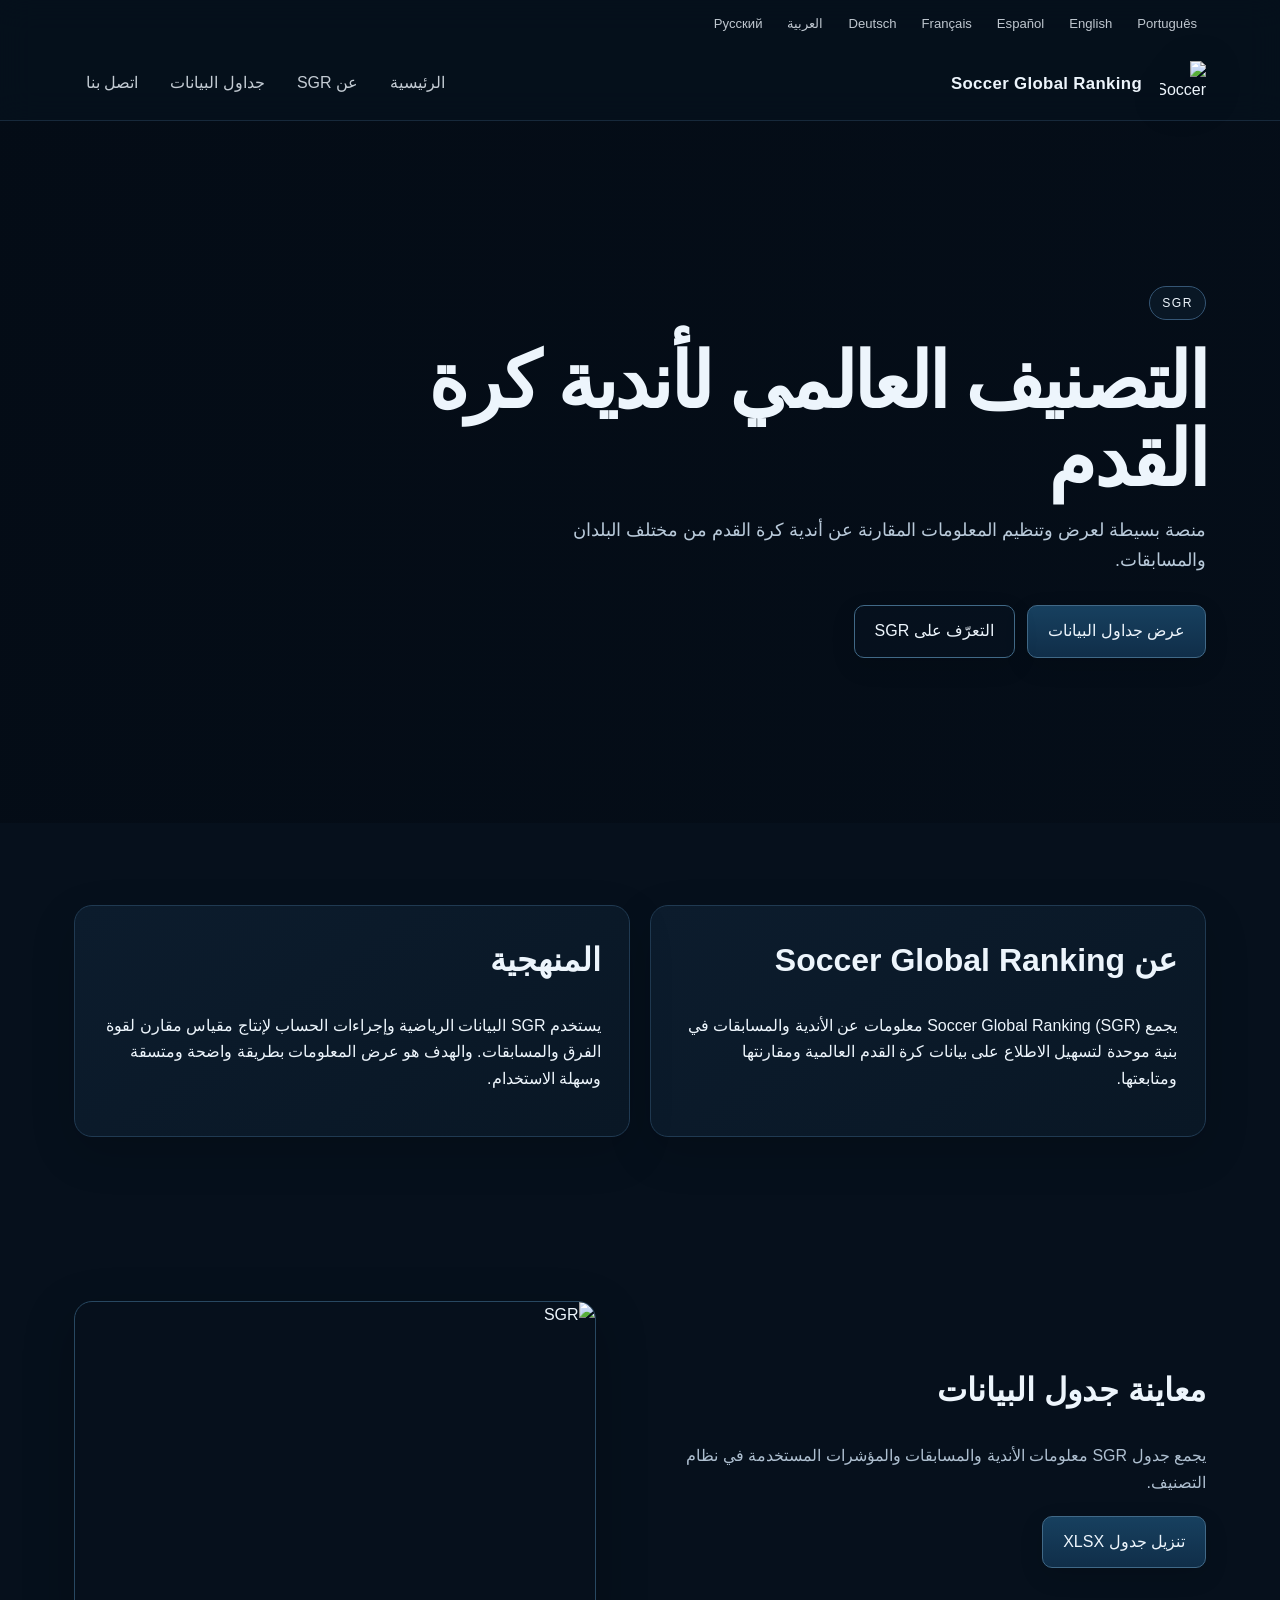
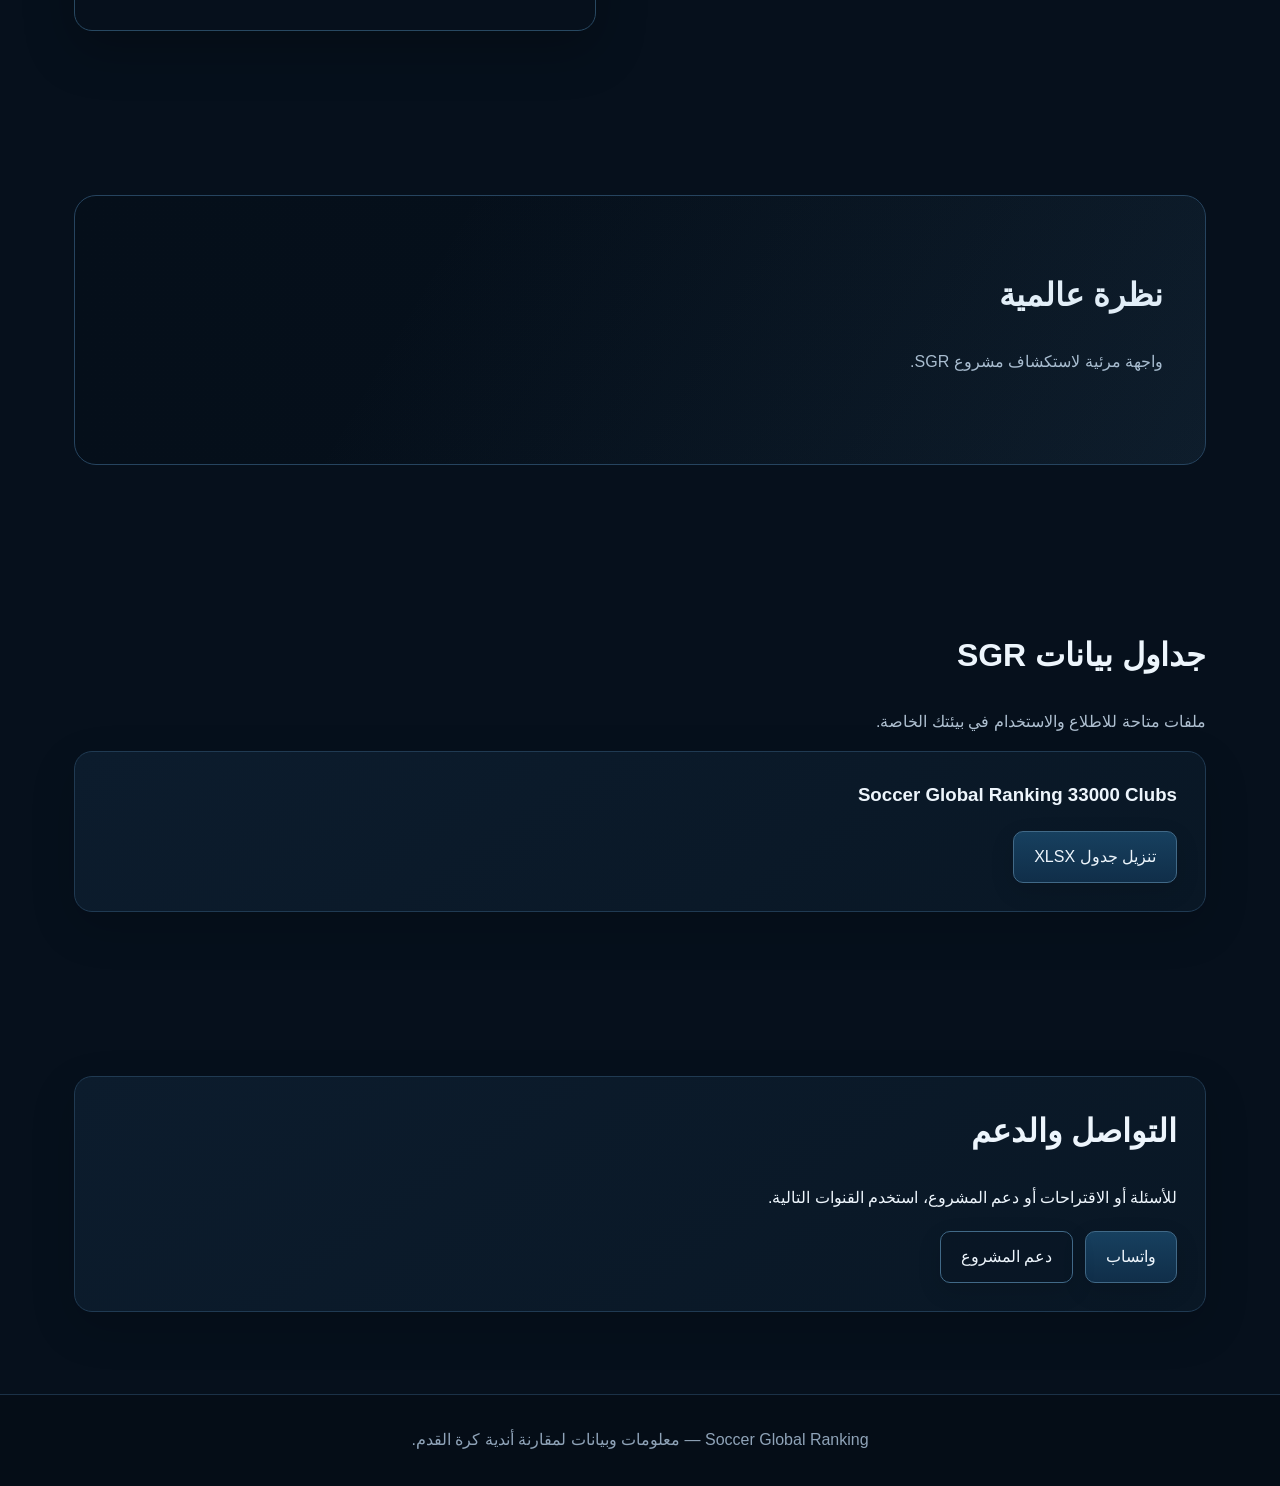
==== ar.html @ 77f1f181 "Add files via upload" ====
<!doctype html><html lang="ar" dir="rtl"><head><meta charset="utf-8"><meta name="viewport" content="width=device-width,initial-scale=1"><meta name="description" content="منصة بسيطة لعرض وتنظيم المعلومات المقارنة عن أندية كرة القدم من مختلف البلدان والمسابقات."><title>Soccer Global Ranking — التصنيف العالمي لأندية كرة القدم</title><link rel="stylesheet" href="style.css"></head><body class="rtl" class="lang-page"><header class="top"><div class="langbar"><a href="pt.html">Português</a><a href="en.html">English</a><a href="es.html">Español</a><a href="fr.html">Français</a><a href="de.html">Deutsch</a><a href="ar.html">العربية</a><a href="ru.html">Русский</a></div><nav class="nav"><img class="logo" src="assets/logo.png" alt="Soccer Global Ranking"><div class="brand">Soccer Global Ranking</div><div class="links"><a href="#home">الرئيسية</a><a href="#about">عن SGR</a><a href="#downloads">جداول البيانات</a><a href="#contact">اتصل بنا</a></div></nav></header><main><section id="home" class="hero"><div class="hero-inner"><span class="eyebrow">SGR</span><h1>التصنيف العالمي لأندية كرة القدم</h1><p>منصة بسيطة لعرض وتنظيم المعلومات المقارنة عن أندية كرة القدم من مختلف البلدان والمسابقات.</p><div class="actions"><a class="btn" href="#downloads">عرض جداول البيانات</a><a class="btn secondary" href="#about">التعرّف على SGR</a></div></div></section><section id="about" class="section"><div class="grid"><article class="card"><h2>عن Soccer Global Ranking</h2><p>يجمع Soccer Global Ranking (SGR) معلومات عن الأندية والمسابقات في بنية موحدة لتسهيل الاطلاع على بيانات كرة القدم العالمية ومقارنتها ومتابعتها.</p></article><article class="card"><h2>المنهجية</h2><p>يستخدم SGR البيانات الرياضية وإجراءات الحساب لإنتاج مقياس مقارن لقوة الفرق والمسابقات. والهدف هو عرض المعلومات بطريقة واضحة ومتسقة وسهلة الاستخدام.</p></article></div></section><section class="section"><div class="preview"><div><h2>معاينة جدول البيانات</h2><p class="muted">يجمع جدول SGR معلومات الأندية والمسابقات والمؤشرات المستخدمة في نظام التصنيف.</p><div class="downloads"><a class="btn" href="downloads/Soccer_Global_Ranking_AR.xlsx">تنزيل جدول XLSX</a></div></div><img src="assets/stats_arena.png" alt="SGR"></div></section><section class="section"><div class="visual-band"><div class="content"><h2>نظرة عالمية</h2><p class="muted">واجهة مرئية لاستكشاف مشروع SGR.</p></div></div></section><section id="downloads" class="section"><h2>جداول بيانات SGR</h2><p class="muted">ملفات متاحة للاطلاع والاستخدام في بيئتك الخاصة.</p><div class="card"><h3>Soccer Global Ranking 33000 Clubs</h3><div class="downloads"><a class="btn" href="downloads/Soccer_Global_Ranking_AR.xlsx">تنزيل جدول XLSX</a></div></div></section><section id="contact" class="section"><div class="card"><h2>التواصل والدعم</h2><p>للأسئلة أو الاقتراحات أو دعم المشروع، استخدم القنوات التالية.</p><div class="downloads"><a class="btn" href="https://wa.me/5512996467071">واتساب</a><a class="btn secondary" href="https://www.paypal.com/donate/?hosted_button_id=F8HNS6HKWGC7E">دعم المشروع</a></div></div></section></main><footer class="footer">Soccer Global Ranking — معلومات وبيانات لمقارنة أندية كرة القدم.</footer></body></html>
---- style.css ----
*{box-sizing:border-box}html{scroll-behavior:smooth}body{margin:0;font-family:Inter,Segoe UI,Arial,sans-serif;background:#06101c;color:#edf5fc;line-height:1.65}a{color:inherit;text-decoration:none}.top{position:sticky;top:0;z-index:50;background:rgba(6,16,28,.88);backdrop-filter:blur(16px);border-bottom:1px solid rgba(89,133,171,.22)}.langbar{max-width:1180px;margin:auto;padding:8px 24px;display:flex;gap:7px;justify-content:flex-end;flex-wrap:wrap;font-size:.82rem}.langbar a{padding:5px 9px;border-radius:7px;opacity:.8;transition:.2s}.langbar a:hover{opacity:1;background:#132a40}.nav{max-width:1180px;margin:auto;display:flex;align-items:center;gap:18px;padding:13px 24px}.logo{width:46px;height:46px;object-fit:contain;filter:drop-shadow(0 8px 18px rgba(0,0,0,.25))}.brand{font-weight:850;letter-spacing:.35px;margin-right:auto;font-size:1.05rem}.links{display:flex;gap:8px;flex-wrap:wrap}.links a{padding:8px 12px;border-radius:8px;opacity:.82;transition:.2s}.links a:hover{opacity:1;background:#10273c}.hero{position:relative;min-height:78vh;display:flex;align-items:center;overflow:hidden;background:linear-gradient(105deg,rgba(4,12,22,.97) 0%,rgba(4,12,22,.86) 45%,rgba(4,12,22,.58) 100%),url('assets/grass.png') center/cover}.hero:after{content:"";position:absolute;inset:auto -10% -45% -10%;height:55%;background:url('assets/field_ew.png') center/cover no-repeat;opacity:.10;transform:rotate(-2deg)}.hero-inner{position:relative;z-index:2;max-width:1180px;width:100%;margin:auto;padding:100px 24px}.eyebrow{display:inline-flex;padding:6px 12px;border:1px solid #355675;border-radius:999px;font-size:.76rem;letter-spacing:.12em;text-transform:uppercase;background:rgba(13,31,48,.55)}.hero h1{font-size:clamp(2.7rem,6vw,5.6rem);line-height:1.02;max-width:900px;margin:22px 0 18px;letter-spacing:-.035em}.hero p{max-width:720px;font-size:1.12rem;color:#b9cada}.actions{display:flex;gap:12px;flex-wrap:wrap;margin-top:30px}.btn{display:inline-block;padding:12px 20px;border-radius:10px;border:1px solid #416987;background:linear-gradient(180deg,#17405f,#102e49);transition:.22s;box-shadow:0 8px 24px rgba(0,0,0,.12)}.btn:hover{transform:translateY(-3px);box-shadow:0 14px 30px rgba(0,0,0,.3);border-color:#6895b8}.btn.secondary{background:rgba(8,22,36,.45)}.section{max-width:1180px;margin:auto;padding:82px 24px}.section h2{font-size:2rem;margin-top:0}.section-heading{max-width:760px;margin-bottom:30px}.muted{color:#aebfd0}.grid{display:grid;grid-template-columns:repeat(auto-fit,minmax(270px,1fr));gap:20px}.card{background:linear-gradient(145deg,#0c1c2d,#091725);border:1px solid #203a52;border-radius:18px;padding:28px;box-shadow:0 16px 45px rgba(0,0,0,.16)}.card h3{margin-top:0}.visual-band{position:relative;overflow:hidden;min-height:270px;border:1px solid #26445f;border-radius:22px;background:linear-gradient(90deg,rgba(5,15,26,.97),rgba(5,15,26,.58)),url('assets/field_ns.png') center/cover;display:flex;align-items:center}.visual-band .content{max-width:650px;padding:42px}.visual-band:after{content:"";position:absolute;inset:0;background:linear-gradient(120deg,transparent 30%,rgba(91,151,194,.10));pointer-events:none}.preview{display:grid;grid-template-columns:1.05fr .95fr;gap:34px;align-items:center}.preview img{width:100%;height:330px;object-fit:cover;border-radius:18px;border:1px solid #284861;box-shadow:0 18px 50px rgba(0,0,0,.25)}.formula-block{display:grid;grid-template-columns:.95fr 1.05fr;gap:28px;align-items:center}.formula-block img{width:100%;height:280px;object-fit:cover;border-radius:18px;border:1px solid #284861}.downloads{display:flex;gap:12px;flex-wrap:wrap;margin-top:20px}.download-card{position:relative;overflow:hidden}.download-card:before{content:"";position:absolute;width:180px;height:180px;right:-80px;top:-90px;background:url('assets/field_ew.png') center/cover;border-radius:50%;opacity:.13}.support-card{display:grid;grid-template-columns:1fr auto;gap:28px;align-items:center}.support-card img{width:150px;height:150px;object-fit:contain}.footer{border-top:1px solid #1b3147;text-align:center;color:#8fa3b8;padding:32px 22px;background:#050d17}.selector{min-height:100vh;display:grid;place-items:center;padding:30px;background:radial-gradient(circle at 50% 35%,rgba(25,60,91,.9) 0,rgba(7,17,31,.96) 48%),url('assets/grass.png') center/cover}.selector-box{position:relative;max-width:800px;width:100%;text-align:center;padding:52px 30px;background:rgba(8,20,33,.90);border:1px solid #2a4863;border-radius:26px;box-shadow:0 30px 80px rgba(0,0,0,.4);backdrop-filter:blur(12px)}.selector-logo{width:112px;height:112px;object-fit:contain}.selector h1{font-size:clamp(2rem,5vw,3.6rem);margin:15px 0 8px}.language-grid{display:grid;grid-template-columns:repeat(auto-fit,minmax(160px,1fr));gap:12px;margin-top:30px}.language-grid a{padding:16px;border:1px solid #2b4966;border-radius:12px;background:rgba(7,20,33,.8);transition:.22s}.language-grid a:hover{transform:translateY(-4px);background:#102a40;border-color:#638eaf;box-shadow:0 10px 28px rgba(0,0,0,.25)}.language-grid a span{display:block;font-size:.75rem;color:#91a9bd;margin-top:3px}@media(max-width:760px){.links{display:none}.preview,.formula-block,.support-card{grid-template-columns:1fr}.hero{min-height:82vh}.hero-inner{padding:80px 22px}.section{padding:62px 22px}.preview img{height:260px}.support-card img{width:110px;height:110px}}body.rtl{font-family:Tahoma,Arial,sans-serif}body.rtl .nav{direction:rtl}.rtl .brand{margin-right:0;margin-left:auto}.rtl .links{direction:rtl}.rtl .hero-inner,.rtl .section{text-align:right}.rtl .langbar{justify-content:flex-start;direction:rtl}.rtl .support-card{direction:rtl}
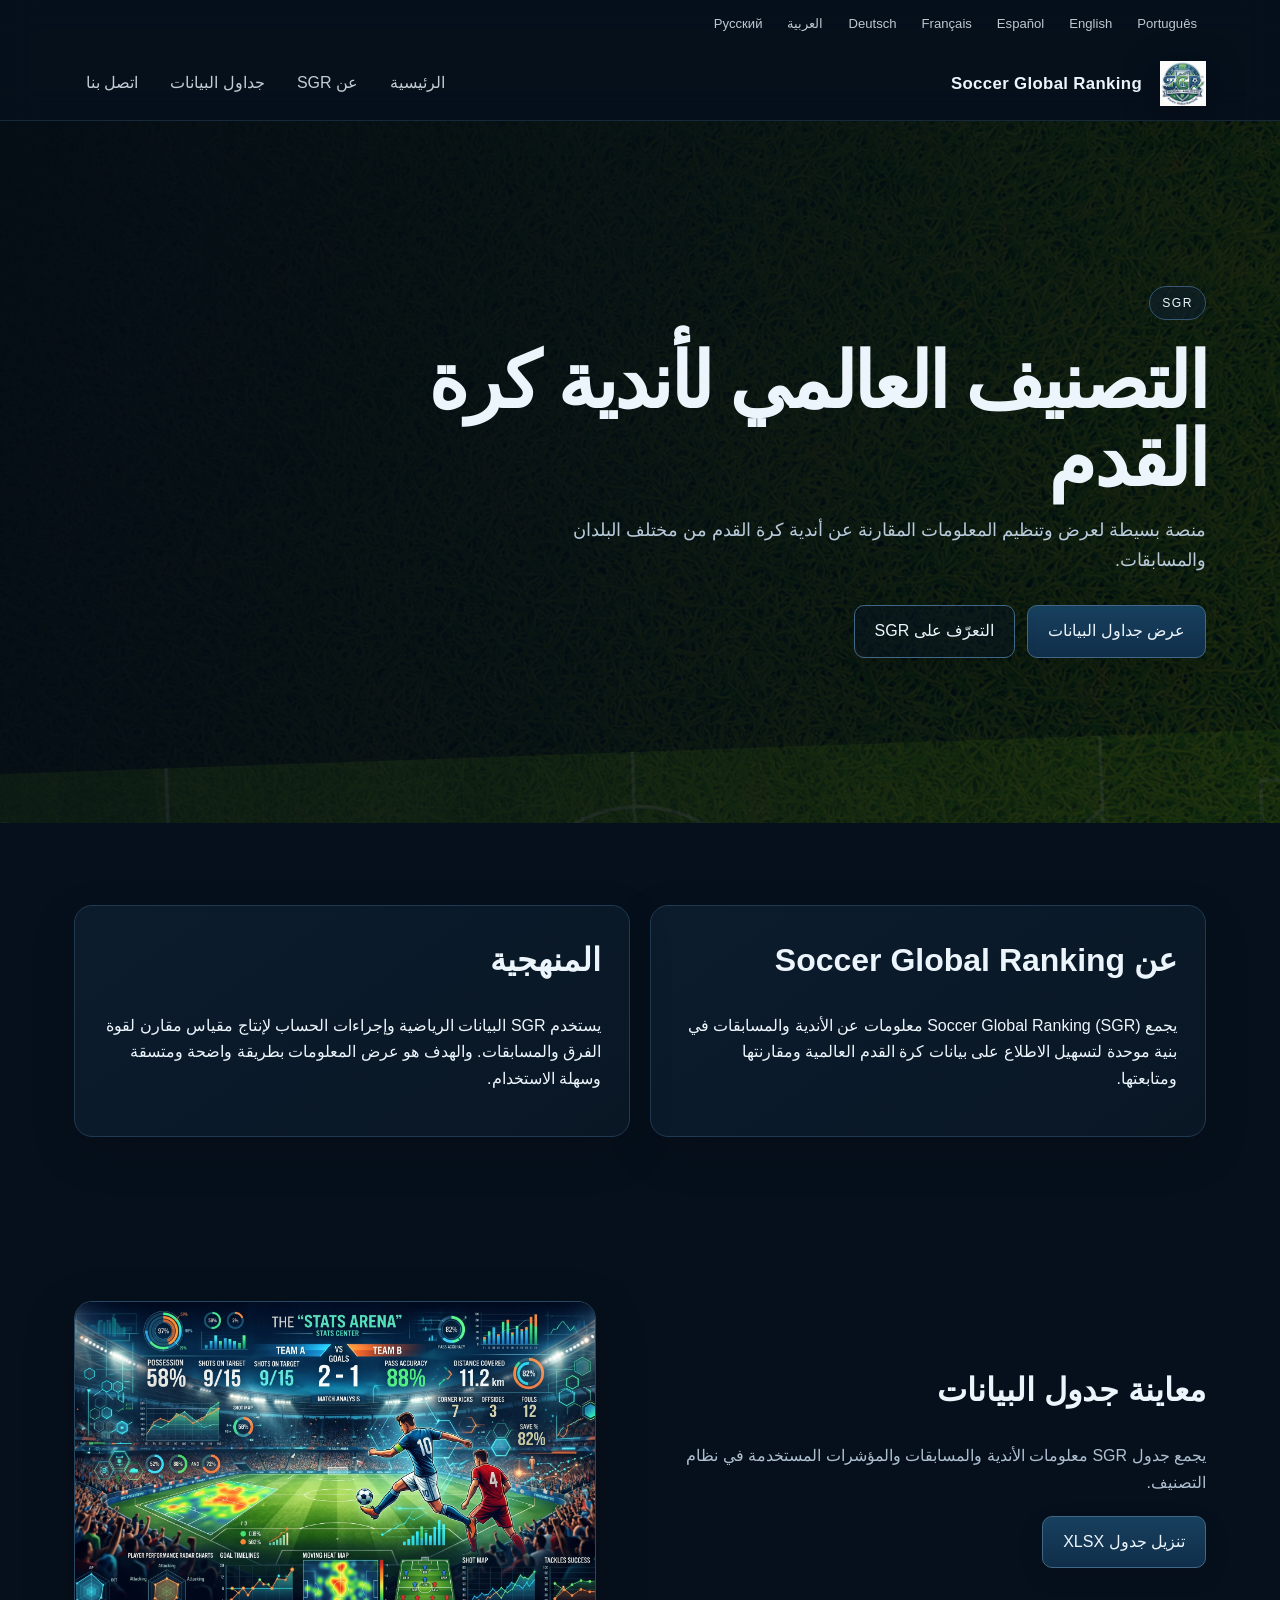
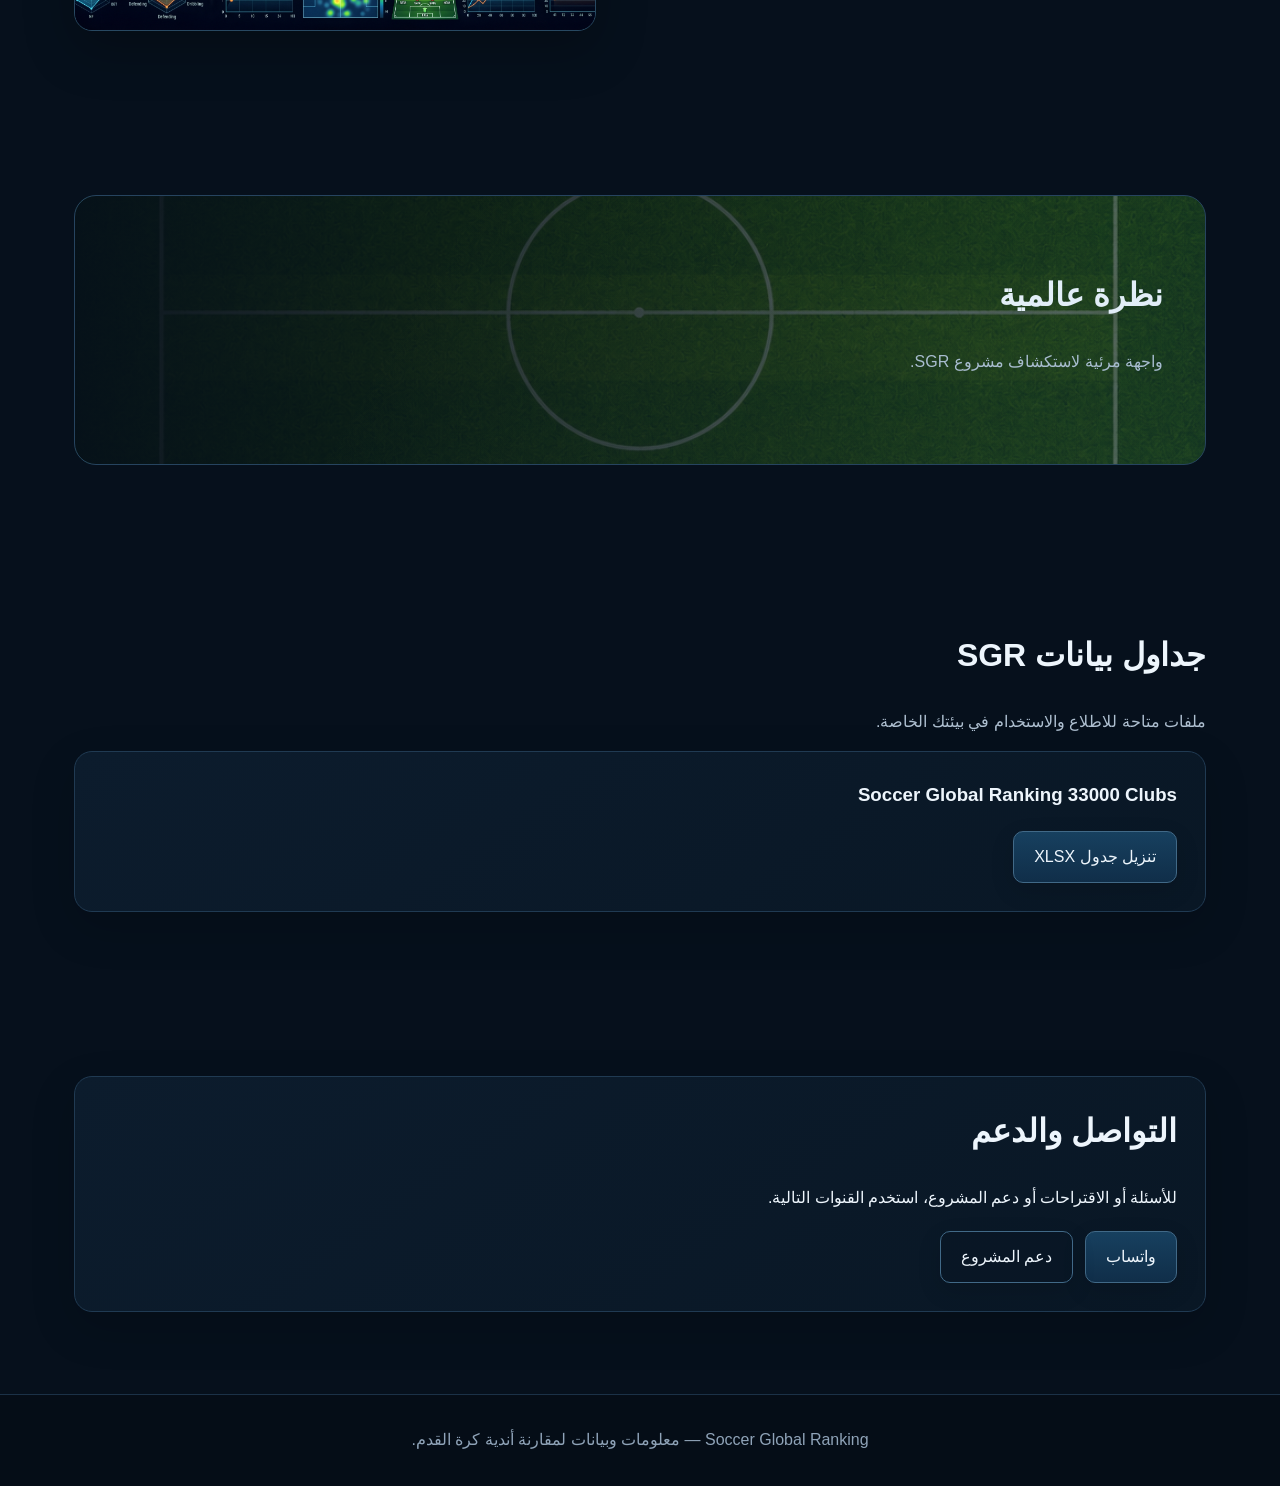
==== commit 04a00b82: "Enhance SEO and Open Graph metadata in ar.html Added SEO and Open Graph metadata for better visibili" ====
--- a/ar.html
+++ b/ar.html
@@ -1 +1,49 @@
-<!doctype html><html lang="ar" dir="rtl"><head><meta charset="utf-8"><meta name="viewport" content="width=device-width,initial-scale=1"><meta name="description" content="منصة بسيطة لعرض وتنظيم المعلومات المقارنة عن أندية كرة القدم من مختلف البلدان والمسابقات."><title>Soccer Global Ranking — التصنيف العالمي لأندية كرة القدم</title><link rel="stylesheet" href="style.css"></head><body class="rtl" class="lang-page"><header class="top"><div class="langbar"><a href="pt.html">Português</a><a href="en.html">English</a><a href="es.html">Español</a><a href="fr.html">Français</a><a href="de.html">Deutsch</a><a href="ar.html">العربية</a><a href="ru.html">Русский</a></div><nav class="nav"><img class="logo" src="assets/logo.png" alt="Soccer Global Ranking"><div class="brand">Soccer Global Ranking</div><div class="links"><a href="#home">الرئيسية</a><a href="#about">عن SGR</a><a href="#downloads">جداول البيانات</a><a href="#contact">اتصل بنا</a></div></nav></header><main><section id="home" class="hero"><div class="hero-inner"><span class="eyebrow">SGR</span><h1>التصنيف العالمي لأندية كرة القدم</h1><p>منصة بسيطة لعرض وتنظيم المعلومات المقارنة عن أندية كرة القدم من مختلف البلدان والمسابقات.</p><div class="actions"><a class="btn" href="#downloads">عرض جداول البيانات</a><a class="btn secondary" href="#about">التعرّف على SGR</a></div></div></section><section id="about" class="section"><div class="grid"><article class="card"><h2>عن Soccer Global Ranking</h2><p>يجمع Soccer Global Ranking (SGR) معلومات عن الأندية والمسابقات في بنية موحدة لتسهيل الاطلاع على بيانات كرة القدم العالمية ومقارنتها ومتابعتها.</p></article><article class="card"><h2>المنهجية</h2><p>يستخدم SGR البيانات الرياضية وإجراءات الحساب لإنتاج مقياس مقارن لقوة الفرق والمسابقات. والهدف هو عرض المعلومات بطريقة واضحة ومتسقة وسهلة الاستخدام.</p></article></div></section><section class="section"><div class="preview"><div><h2>معاينة جدول البيانات</h2><p class="muted">يجمع جدول SGR معلومات الأندية والمسابقات والمؤشرات المستخدمة في نظام التصنيف.</p><div class="downloads"><a class="btn" href="downloads/Soccer_Global_Ranking_AR.xlsx">تنزيل جدول XLSX</a></div></div><img src="assets/stats_arena.png" alt="SGR"></div></section><section class="section"><div class="visual-band"><div class="content"><h2>نظرة عالمية</h2><p class="muted">واجهة مرئية لاستكشاف مشروع SGR.</p></div></div></section><section id="downloads" class="section"><h2>جداول بيانات SGR</h2><p class="muted">ملفات متاحة للاطلاع والاستخدام في بيئتك الخاصة.</p><div class="card"><h3>Soccer Global Ranking 33000 Clubs</h3><div class="downloads"><a class="btn" href="downloads/Soccer_Global_Ranking_AR.xlsx">تنزيل جدول XLSX</a></div></div></section><section id="contact" class="section"><div class="card"><h2>التواصل والدعم</h2><p>للأسئلة أو الاقتراحات أو دعم المشروع، استخدم القنوات التالية.</p><div class="downloads"><a class="btn" href="https://wa.me/5512996467071">واتساب</a><a class="btn secondary" href="https://www.paypal.com/donate/?hosted_button_id=F8HNS6HKWGC7E">دعم المشروع</a></div></div></section></main><footer class="footer">Soccer Global Ranking — معلومات وبيانات لمقارنة أندية كرة القدم.</footer></body></html>+<!doctype html><html lang="ar" dir="rtl"><head>
+<link rel="alternate" hreflang="pt" href="https://www.soccerglobalranking.com/pt.html">
+<link rel="alternate" hreflang="en" href="https://www.soccerglobalranking.com/en.html">
+<link rel="alternate" hreflang="es" href="https://www.soccerglobalranking.com/es.html">
+<link rel="alternate" hreflang="fr" href="https://www.soccerglobalranking.com/fr.html">
+<link rel="alternate" hreflang="de" href="https://www.soccerglobalranking.com/de.html">
+<link rel="alternate" hreflang="ar" href="https://www.soccerglobalranking.com/ar.html">
+<link rel="alternate" hreflang="ru" href="https://www.soccerglobalranking.com/ru.html">
+<link rel="alternate" hreflang="x-default" href="https://www.soccerglobalranking.com/en.html">
+
+<!-- SEO & Open Graph (ar.html) -->
+<title>Soccer Global Ranking | التصنيف العالمي لأندية كرة القدم (مجاني 100%)</title>
+<meta name="description" content="استكشف التصنيف العالمي لأكثر من 28,000 نادي كرة قدم يتم تحديثه يومياً. قارن الإحصائيات والدوريات العالمية مجاناً وبدون تسجيل!">
+<meta name="keywords" content="تصنيف أندية كرة القدم, ترتيب أفضل أندية العالم, إحصائيات كرة القدم, ترتيب الأندية العالمي">
+<meta name="robots" content="index, follow, max-image-preview:large">
+<link rel="canonical" href="https://www.soccerglobalranking.com/ar.html">
+
+<meta property="og:type" content="website">
+<meta property="og:url" content="https://www.soccerglobalranking.com/ar.html">
+<meta property="og:title" content="⚽ Soccer Global Ranking | من هو النادي رقم 1 في العالم اليوم؟">
+<meta property="og:description" content="تابع ترتيب أكثر من 28,000 نادي حول العالم في أكبر منصة تصنيف كروي مجانية مع تحديثات يومية!">
+<meta property="og:image" content="https://www.soccerglobalranking.com/assets/banner-share.png">
+<meta property="og:locale" content="ar_AR">
+<meta property="og:site_name" content="Soccer Global Ranking">
+
+<meta name="twitter:card" content="summary_large_image">
+<meta name="twitter:title" content="⚽ التصنيف العالمي لأندية كرة القدم - مجاني 100%">
+<meta name="twitter:description" content="اكتشف المركز الدقيق لناديك المفضل في التصنيف العالمي! تحليلات إحصائية لأكثر من 28,000 نادي.">
+<meta name="twitter:image" content="https://www.soccerglobalranking.com/assets/banner-share.png">
+
+<!-- Schema.org JSON-LD -->
+<script type="application/ld+json">
+{
+  "@context": "https://schema.org",
+  "@type": "SportsOrganization",
+  "name": "Soccer Global Ranking",
+  "url": "https://www.soccerglobalranking.com/ar.html",
+  "logo": "https://www.soccerglobalranking.com/assets/logo.png",
+  "inLanguage": "ar",
+  "description": "منصة مجانية للذكاء الرياضي والتصنيف العالمي لأكثر من 28,000 نادي كرة قدم حول العالم.",
+  "potentialAction": {
+    "@type": "SearchAction",
+    "target": "https://www.soccerglobalranking.com/ar.html?q={search_term_string}",
+    "query-input": "required name=search_term_string"
+  }
+}
+</script>  
+  
+  <meta charset="utf-8"><meta name="viewport" content="width=device-width,initial-scale=1"><meta name="description" content="منصة بسيطة لعرض وتنظيم المعلومات المقارنة عن أندية كرة القدم من مختلف البلدان والمسابقات."><title>Soccer Global Ranking — التصنيف العالمي لأندية كرة القدم</title><link rel="stylesheet" href="style.css"></head><body class="rtl" class="lang-page"><header class="top"><div class="langbar"><a href="pt.html">Português</a><a href="en.html">English</a><a href="es.html">Español</a><a href="fr.html">Français</a><a href="de.html">Deutsch</a><a href="ar.html">العربية</a><a href="ru.html">Русский</a></div><nav class="nav"><img class="logo" src="assets/logo.png" alt="Soccer Global Ranking"><div class="brand">Soccer Global Ranking</div><div class="links"><a href="#home">الرئيسية</a><a href="#about">عن SGR</a><a href="#downloads">جداول البيانات</a><a href="#contact">اتصل بنا</a></div></nav></header><main><section id="home" class="hero"><div class="hero-inner"><span class="eyebrow">SGR</span><h1>التصنيف العالمي لأندية كرة القدم</h1><p>منصة بسيطة لعرض وتنظيم المعلومات المقارنة عن أندية كرة القدم من مختلف البلدان والمسابقات.</p><div class="actions"><a class="btn" href="#downloads">عرض جداول البيانات</a><a class="btn secondary" href="#about">التعرّف على SGR</a></div></div></section><section id="about" class="section"><div class="grid"><article class="card"><h2>عن Soccer Global Ranking</h2><p>يجمع Soccer Global Ranking (SGR) معلومات عن الأندية والمسابقات في بنية موحدة لتسهيل الاطلاع على بيانات كرة القدم العالمية ومقارنتها ومتابعتها.</p></article><article class="card"><h2>المنهجية</h2><p>يستخدم SGR البيانات الرياضية وإجراءات الحساب لإنتاج مقياس مقارن لقوة الفرق والمسابقات. والهدف هو عرض المعلومات بطريقة واضحة ومتسقة وسهلة الاستخدام.</p></article></div></section><section class="section"><div class="preview"><div><h2>معاينة جدول البيانات</h2><p class="muted">يجمع جدول SGR معلومات الأندية والمسابقات والمؤشرات المستخدمة في نظام التصنيف.</p><div class="downloads"><a class="btn" href="downloads/Soccer_Global_Ranking_AR.xlsx">تنزيل جدول XLSX</a></div></div><img src="assets/stats_arena.png" alt="SGR"></div></section><section class="section"><div class="visual-band"><div class="content"><h2>نظرة عالمية</h2><p class="muted">واجهة مرئية لاستكشاف مشروع SGR.</p></div></div></section><section id="downloads" class="section"><h2>جداول بيانات SGR</h2><p class="muted">ملفات متاحة للاطلاع والاستخدام في بيئتك الخاصة.</p><div class="card"><h3>Soccer Global Ranking 33000 Clubs</h3><div class="downloads"><a class="btn" href="downloads/Soccer_Global_Ranking_AR.xlsx">تنزيل جدول XLSX</a></div></div></section><section id="contact" class="section"><div class="card"><h2>التواصل والدعم</h2><p>للأسئلة أو الاقتراحات أو دعم المشروع، استخدم القنوات التالية.</p><div class="downloads"><a class="btn" href="https://wa.me/5512996467071">واتساب</a><a class="btn secondary" href="https://www.paypal.com/donate/?hosted_button_id=F8HNS6HKWGC7E">دعم المشروع</a></div></div></section></main><footer class="footer">Soccer Global Ranking — معلومات وبيانات لمقارنة أندية كرة القدم.</footer></body></html>
